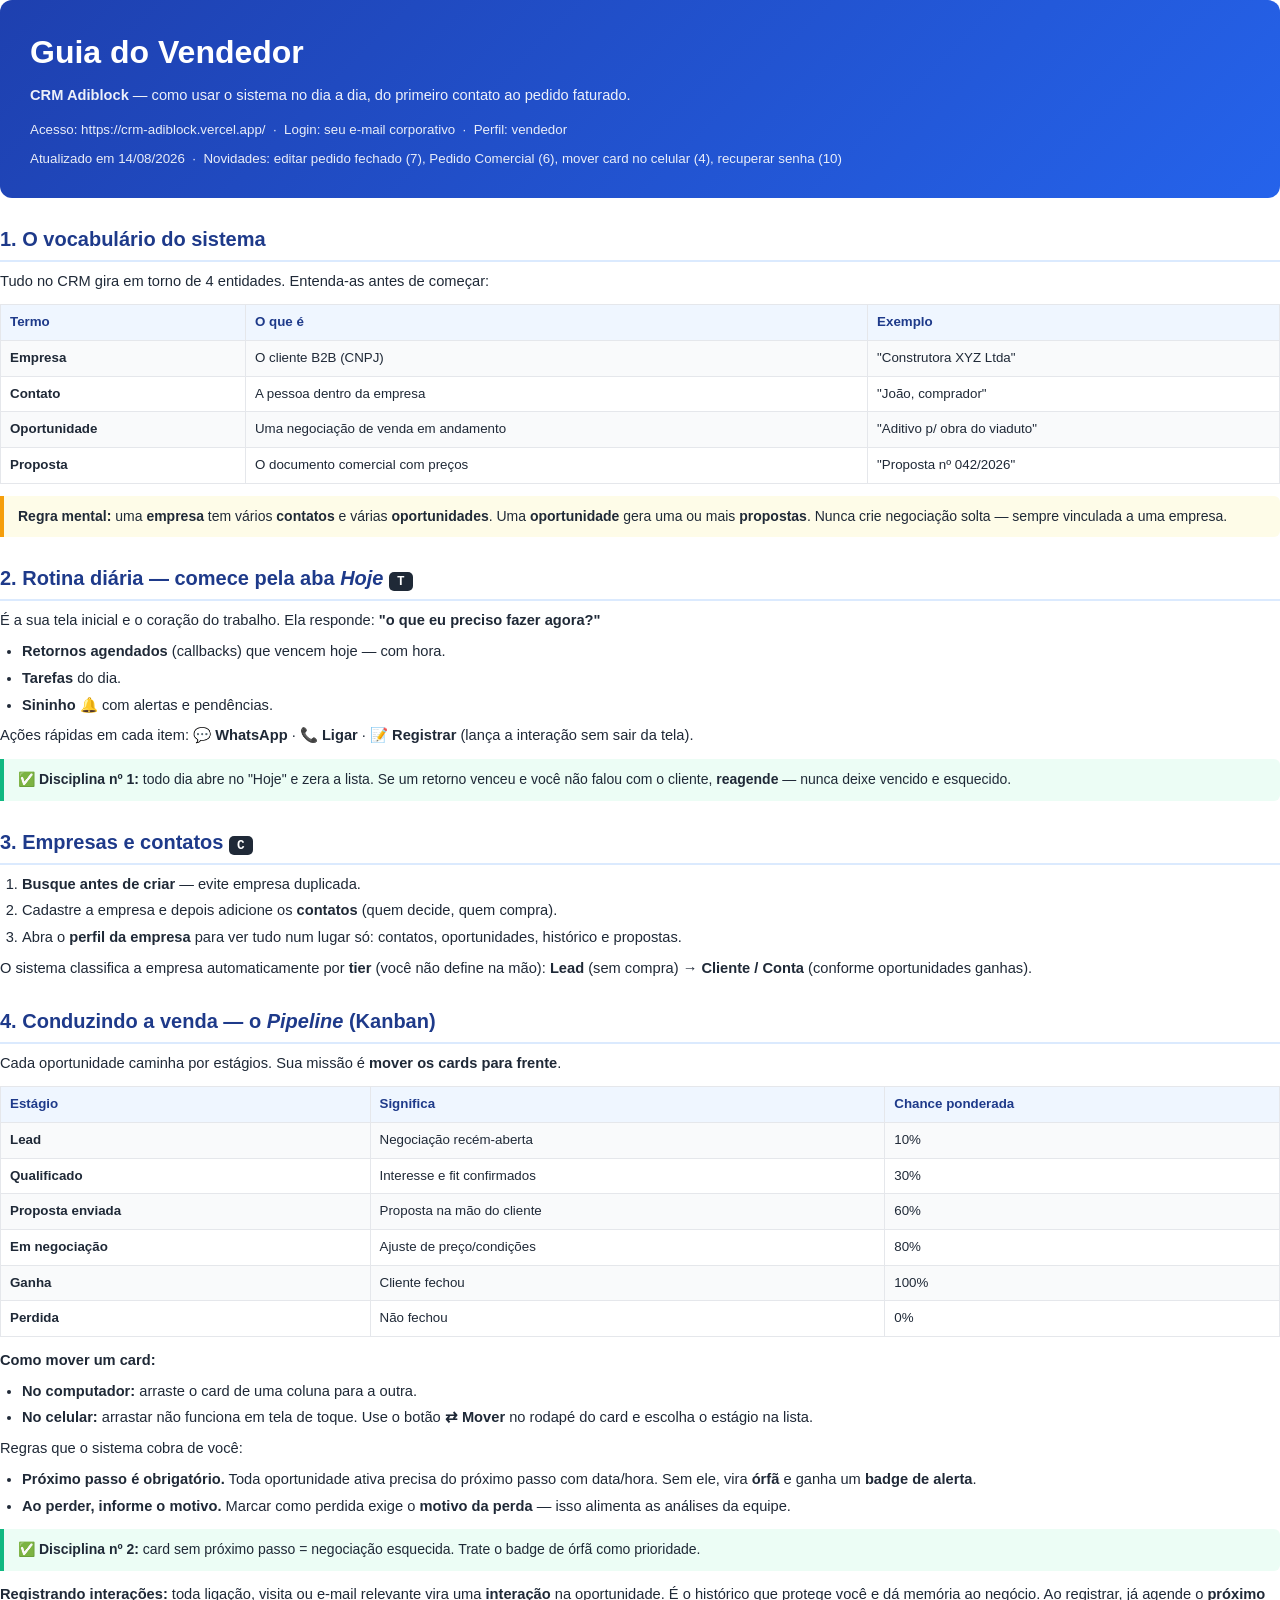
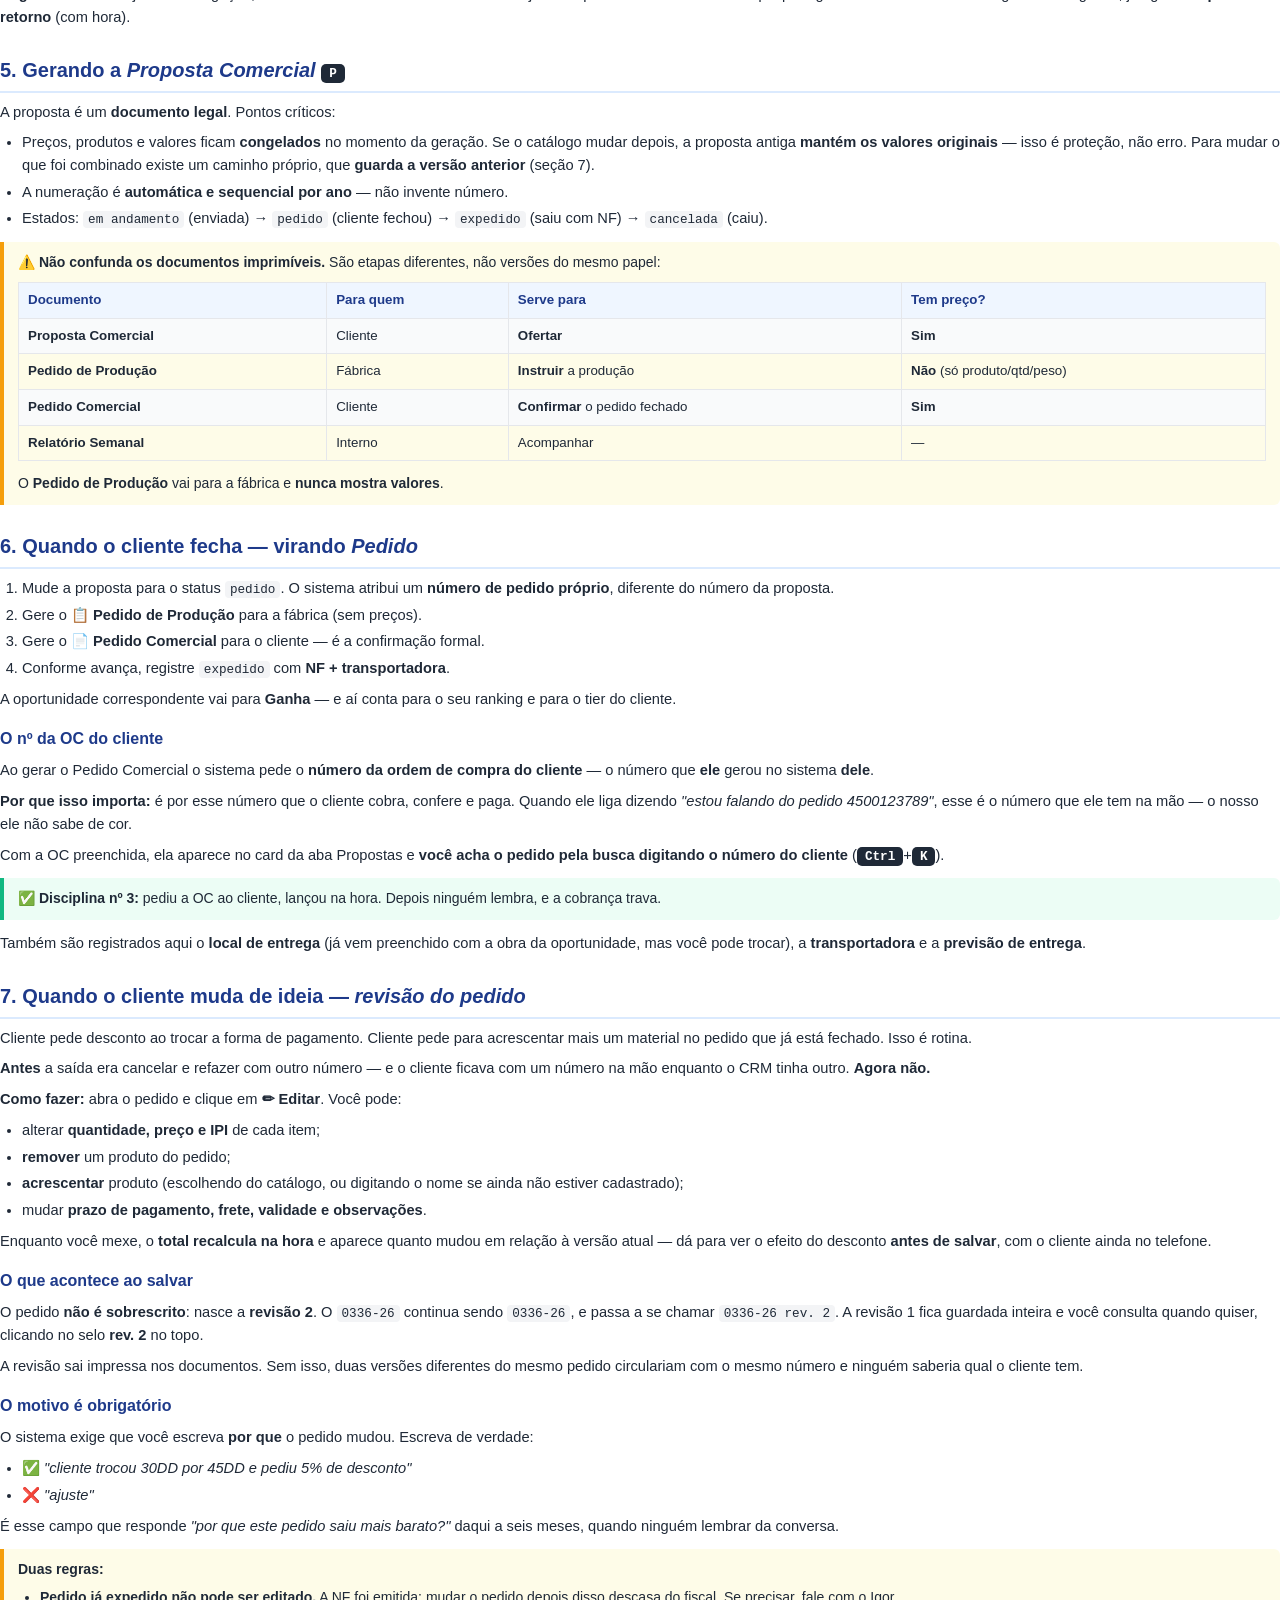
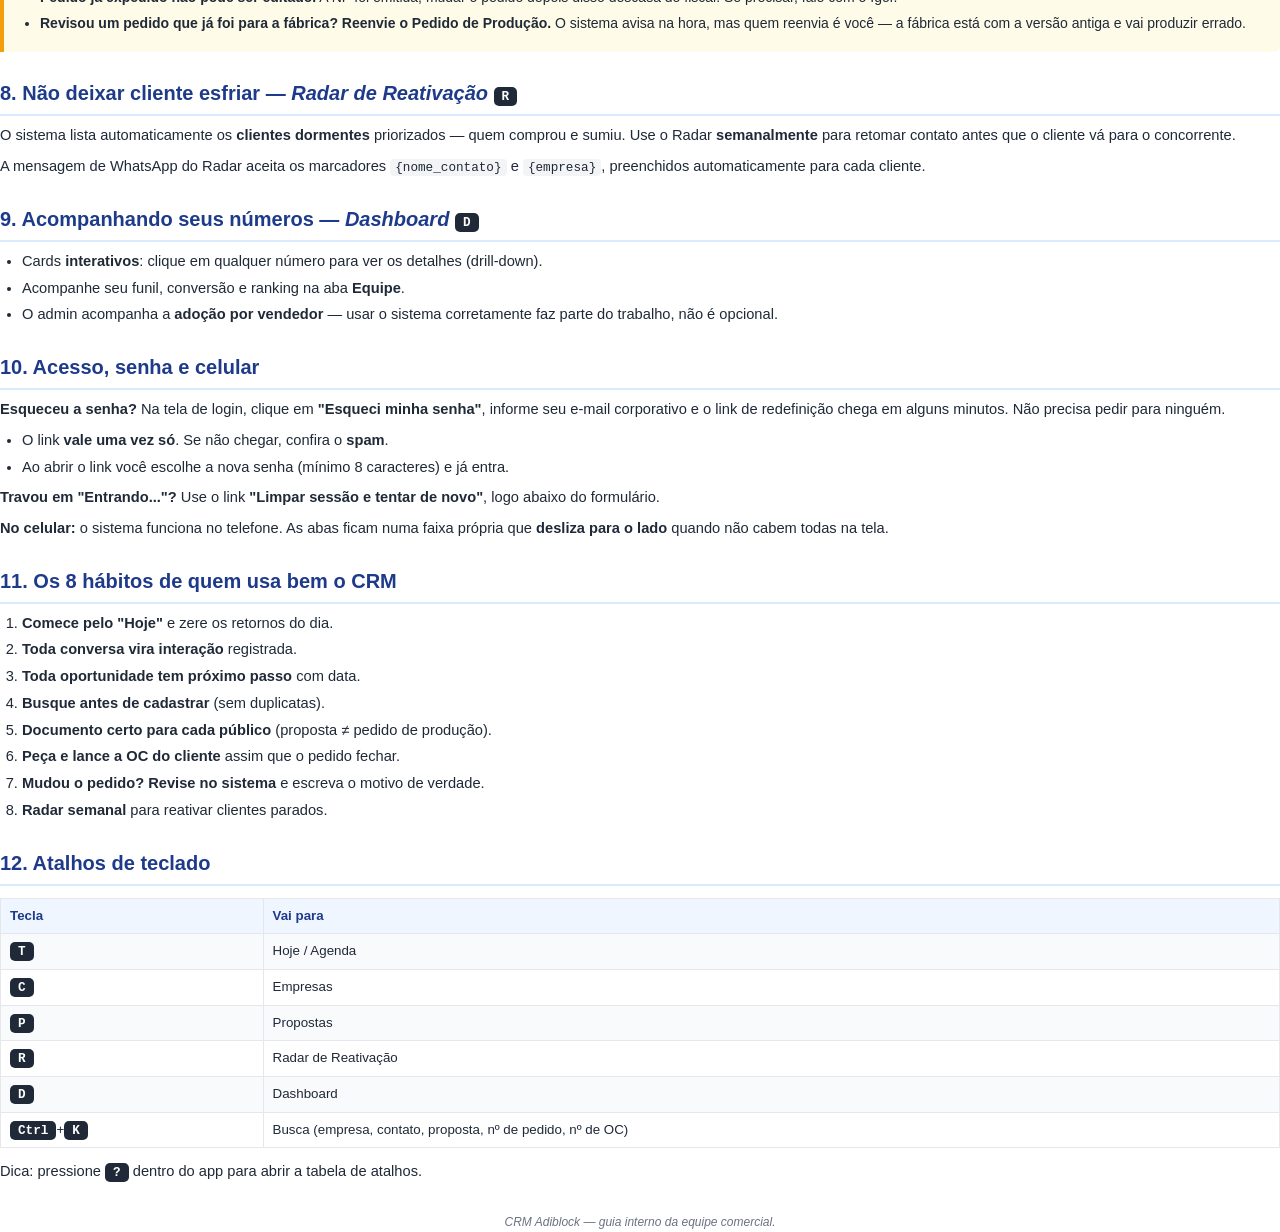
==== docs/guia-vendedor.html @ 4620cfec "docs(guia): cobre revisao de pedido, Pedido Comercial, senha e celular O guia estava untracked desde" ====
<!doctype html>
<html lang="pt-BR">
<head>
<meta charset="utf-8">
<title>Guia do Vendedor — CRM Adiblock</title>
<style>
  @page { size: A4; margin: 18mm 16mm; }
  * { box-sizing: border-box; }
  body {
    font-family: -apple-system, "Segoe UI", Roboto, Arial, sans-serif;
    color: #1f2937; font-size: 11pt; line-height: 1.55; margin: 0;
  }
  .cover {
    background: linear-gradient(135deg, #1e40af, #2563eb);
    color: #fff; padding: 28px 30px; border-radius: 12px; margin-bottom: 26px;
  }
  .cover h1 { margin: 0 0 6px; font-size: 24pt; }
  .cover p { margin: 2px 0; opacity: .92; font-size: 11pt; }
  .cover .meta { margin-top: 14px; font-size: 10pt; opacity: .9; }
  h2 {
    color: #1e3a8a; font-size: 15pt; margin: 26px 0 8px;
    padding-bottom: 5px; border-bottom: 2px solid #dbeafe;
  }
  h2 .kbd-inline { font-size: 10pt; }
  p { margin: 8px 0; }
  table {
    width: 100%; border-collapse: collapse; margin: 12px 0; font-size: 10pt;
  }
  th, td { border: 1px solid #e5e7eb; padding: 7px 9px; text-align: left; vertical-align: top; }
  th { background: #eff6ff; color: #1e3a8a; }
  tr:nth-child(even) td { background: #f9fafb; }
  blockquote {
    margin: 12px 0; padding: 10px 14px; background: #fefce8;
    border-left: 4px solid #f59e0b; border-radius: 0 6px 6px 0; font-size: 10.5pt;
  }
  blockquote.ok { background: #ecfdf5; border-left-color: #10b981; }
  ol, ul { margin: 8px 0; padding-left: 22px; }
  li { margin: 4px 0; }
  code, .kbd {
    font-family: "Consolas", monospace; background: #f3f4f6;
    padding: 1px 5px; border-radius: 4px; font-size: 9.5pt;
  }
  .kbd {
    background: #1f2937; color: #fff; font-weight: 600;
    padding: 2px 8px; border-radius: 5px;
  }
  h3 { color:#1e3a8a; font-size:12pt; margin:16px 0 4px; }
  .avoid-break { page-break-inside: avoid; }
  hr { border: none; border-top: 1px solid #e5e7eb; margin: 22px 0; }
  footer { margin-top: 30px; font-size: 9pt; color: #6b7280; text-align: center; font-style: italic; }
</style>
</head>
<body>

<div class="cover">
  <h1>Guia do Vendedor</h1>
  <p><strong>CRM Adiblock</strong> — como usar o sistema no dia a dia, do primeiro contato ao pedido faturado.</p>
  <div class="meta">
    Acesso: https://crm-adiblock.vercel.app/ &nbsp;·&nbsp; Login: seu e-mail corporativo &nbsp;·&nbsp; Perfil: vendedor
  </div>
  <div class="meta" style="margin-top:8px">
    Atualizado em 14/08/2026 &nbsp;·&nbsp; Novidades: editar pedido fechado (7), Pedido Comercial (6), mover card no celular (4), recuperar senha (10)
  </div>
</div>

<h2>1. O vocabulário do sistema</h2>
<p>Tudo no CRM gira em torno de 4 entidades. Entenda-as antes de começar:</p>
<table class="avoid-break">
  <tr><th>Termo</th><th>O que é</th><th>Exemplo</th></tr>
  <tr><td><strong>Empresa</strong></td><td>O cliente B2B (CNPJ)</td><td>"Construtora XYZ Ltda"</td></tr>
  <tr><td><strong>Contato</strong></td><td>A pessoa dentro da empresa</td><td>"João, comprador"</td></tr>
  <tr><td><strong>Oportunidade</strong></td><td>Uma negociação de venda em andamento</td><td>"Aditivo p/ obra do viaduto"</td></tr>
  <tr><td><strong>Proposta</strong></td><td>O documento comercial com preços</td><td>"Proposta nº 042/2026"</td></tr>
</table>
<blockquote><strong>Regra mental:</strong> uma <strong>empresa</strong> tem vários <strong>contatos</strong> e várias <strong>oportunidades</strong>. Uma <strong>oportunidade</strong> gera uma ou mais <strong>propostas</strong>. Nunca crie negociação solta — sempre vinculada a uma empresa.</blockquote>

<h2>2. Rotina diária — comece pela aba <em>Hoje</em> <span class="kbd-inline"><span class="kbd">T</span></span></h2>
<p>É a sua tela inicial e o coração do trabalho. Ela responde: <strong>"o que eu preciso fazer agora?"</strong></p>
<ul>
  <li><strong>Retornos agendados</strong> (callbacks) que vencem hoje — com hora.</li>
  <li><strong>Tarefas</strong> do dia.</li>
  <li><strong>Sininho 🔔</strong> com alertas e pendências.</li>
</ul>
<p>Ações rápidas em cada item: 💬 <strong>WhatsApp</strong> · 📞 <strong>Ligar</strong> · 📝 <strong>Registrar</strong> (lança a interação sem sair da tela).</p>
<blockquote class="ok"><strong>✅ Disciplina nº 1:</strong> todo dia abre no "Hoje" e zera a lista. Se um retorno venceu e você não falou com o cliente, <strong>reagende</strong> — nunca deixe vencido e esquecido.</blockquote>

<h2>3. Empresas e contatos <span class="kbd-inline"><span class="kbd">C</span></span></h2>
<ol>
  <li><strong>Busque antes de criar</strong> — evite empresa duplicada.</li>
  <li>Cadastre a empresa e depois adicione os <strong>contatos</strong> (quem decide, quem compra).</li>
  <li>Abra o <strong>perfil da empresa</strong> para ver tudo num lugar só: contatos, oportunidades, histórico e propostas.</li>
</ol>
<p>O sistema classifica a empresa automaticamente por <strong>tier</strong> (você não define na mão): <strong>Lead</strong> (sem compra) → <strong>Cliente / Conta</strong> (conforme oportunidades ganhas).</p>

<h2>4. Conduzindo a venda — o <em>Pipeline</em> (Kanban)</h2>
<p>Cada oportunidade caminha por estágios. Sua missão é <strong>mover os cards para frente</strong>.</p>
<table class="avoid-break">
  <tr><th>Estágio</th><th>Significa</th><th>Chance ponderada</th></tr>
  <tr><td><strong>Lead</strong></td><td>Negociação recém-aberta</td><td>10%</td></tr>
  <tr><td><strong>Qualificado</strong></td><td>Interesse e fit confirmados</td><td>30%</td></tr>
  <tr><td><strong>Proposta enviada</strong></td><td>Proposta na mão do cliente</td><td>60%</td></tr>
  <tr><td><strong>Em negociação</strong></td><td>Ajuste de preço/condições</td><td>80%</td></tr>
  <tr><td><strong>Ganha</strong></td><td>Cliente fechou</td><td>100%</td></tr>
  <tr><td><strong>Perdida</strong></td><td>Não fechou</td><td>0%</td></tr>
</table>
<p><strong>Como mover um card:</strong></p>
<ul>
  <li><strong>No computador:</strong> arraste o card de uma coluna para a outra.</li>
  <li><strong>No celular:</strong> arrastar não funciona em tela de toque. Use o botão <strong>⇄ Mover</strong> no rodapé do card e escolha o estágio na lista.</li>
</ul>
<p>Regras que o sistema cobra de você:</p>
<ul>
  <li><strong>Próximo passo é obrigatório.</strong> Toda oportunidade ativa precisa do próximo passo com data/hora. Sem ele, vira <strong>órfã</strong> e ganha um <strong>badge de alerta</strong>.</li>
  <li><strong>Ao perder, informe o motivo.</strong> Marcar como perdida exige o <strong>motivo da perda</strong> — isso alimenta as análises da equipe.</li>
</ul>
<blockquote class="ok"><strong>✅ Disciplina nº 2:</strong> card sem próximo passo = negociação esquecida. Trate o badge de órfã como prioridade.</blockquote>
<p><strong>Registrando interações:</strong> toda ligação, visita ou e-mail relevante vira uma <strong>interação</strong> na oportunidade. É o histórico que protege você e dá memória ao negócio. Ao registrar, já agende o <strong>próximo retorno</strong> (com hora).</p>

<h2>5. Gerando a <em>Proposta Comercial</em> <span class="kbd-inline"><span class="kbd">P</span></span></h2>
<p>A proposta é um <strong>documento legal</strong>. Pontos críticos:</p>
<ul>
  <li>Preços, produtos e valores ficam <strong>congelados</strong> no momento da geração. Se o catálogo mudar depois, a proposta antiga <strong>mantém os valores originais</strong> — isso é proteção, não erro. Para mudar o que foi combinado existe um caminho próprio, que <strong>guarda a versão anterior</strong> (seção 7).</li>
  <li>A numeração é <strong>automática e sequencial por ano</strong> — não invente número.</li>
  <li>Estados: <code>em andamento</code> (enviada) → <code>pedido</code> (cliente fechou) → <code>expedido</code> (saiu com NF) → <code>cancelada</code> (caiu).</li>
</ul>
<blockquote><strong>⚠️ Não confunda os documentos imprimíveis.</strong> São etapas diferentes, não versões do mesmo papel:
<table class="avoid-break" style="margin-top:8px">
  <tr><th>Documento</th><th>Para quem</th><th>Serve para</th><th>Tem preço?</th></tr>
  <tr><td><strong>Proposta Comercial</strong></td><td>Cliente</td><td><strong>Ofertar</strong></td><td><strong>Sim</strong></td></tr>
  <tr><td><strong>Pedido de Produção</strong></td><td>Fábrica</td><td><strong>Instruir</strong> a produção</td><td><strong>Não</strong> (só produto/qtd/peso)</td></tr>
  <tr><td><strong>Pedido Comercial</strong></td><td>Cliente</td><td><strong>Confirmar</strong> o pedido fechado</td><td><strong>Sim</strong></td></tr>
  <tr><td><strong>Relatório Semanal</strong></td><td>Interno</td><td>Acompanhar</td><td>—</td></tr>
</table>
O <strong>Pedido de Produção</strong> vai para a fábrica e <strong>nunca mostra valores</strong>.</blockquote>

<h2>6. Quando o cliente fecha — virando <em>Pedido</em></h2>
<ol>
  <li>Mude a proposta para o status <code>pedido</code>. O sistema atribui um <strong>número de pedido próprio</strong>, diferente do número da proposta.</li>
  <li>Gere o <strong>📋 Pedido de Produção</strong> para a fábrica (sem preços).</li>
  <li>Gere o <strong>📄 Pedido Comercial</strong> para o cliente — é a confirmação formal.</li>
  <li>Conforme avança, registre <code>expedido</code> com <strong>NF + transportadora</strong>.</li>
</ol>
<p>A oportunidade correspondente vai para <strong>Ganha</strong> — e aí conta para o seu ranking e para o tier do cliente.</p>

<h3>O nº da OC do cliente</h3>
<p>Ao gerar o Pedido Comercial o sistema pede o <strong>número da ordem de compra do cliente</strong> — o número que <strong>ele</strong> gerou no sistema <strong>dele</strong>.</p>
<p><strong>Por que isso importa:</strong> é por esse número que o cliente cobra, confere e paga. Quando ele liga dizendo <em>"estou falando do pedido 4500123789"</em>, esse é o número que ele tem na mão — o nosso ele não sabe de cor.</p>
<p>Com a OC preenchida, ela aparece no card da aba Propostas e <strong>você acha o pedido pela busca digitando o número do cliente</strong> (<span class="kbd">Ctrl</span>+<span class="kbd">K</span>).</p>
<blockquote class="ok"><strong>✅ Disciplina nº 3:</strong> pediu a OC ao cliente, lançou na hora. Depois ninguém lembra, e a cobrança trava.</blockquote>
<p>Também são registrados aqui o <strong>local de entrega</strong> (já vem preenchido com a obra da oportunidade, mas você pode trocar), a <strong>transportadora</strong> e a <strong>previsão de entrega</strong>.</p>

<h2>7. Quando o cliente muda de ideia — <em>revisão do pedido</em></h2>
<p>Cliente pede desconto ao trocar a forma de pagamento. Cliente pede para acrescentar mais um material no pedido que já está fechado. Isso é rotina.</p>
<p><strong>Antes</strong> a saída era cancelar e refazer com outro número — e o cliente ficava com um número na mão enquanto o CRM tinha outro. <strong>Agora não.</strong></p>
<p><strong>Como fazer:</strong> abra o pedido e clique em <strong>✏ Editar</strong>. Você pode:</p>
<ul>
  <li>alterar <strong>quantidade, preço e IPI</strong> de cada item;</li>
  <li><strong>remover</strong> um produto do pedido;</li>
  <li><strong>acrescentar</strong> produto (escolhendo do catálogo, ou digitando o nome se ainda não estiver cadastrado);</li>
  <li>mudar <strong>prazo de pagamento, frete, validade e observações</strong>.</li>
</ul>
<p>Enquanto você mexe, o <strong>total recalcula na hora</strong> e aparece quanto mudou em relação à versão atual — dá para ver o efeito do desconto <strong>antes de salvar</strong>, com o cliente ainda no telefone.</p>

<h3>O que acontece ao salvar</h3>
<p>O pedido <strong>não é sobrescrito</strong>: nasce a <strong>revisão 2</strong>. O <code>0336-26</code> continua sendo <code>0336-26</code>, e passa a se chamar <code>0336-26 rev. 2</code>. A revisão 1 fica guardada inteira e você consulta quando quiser, clicando no selo <strong>rev. 2</strong> no topo.</p>
<p>A revisão sai impressa nos documentos. Sem isso, duas versões diferentes do mesmo pedido circulariam com o mesmo número e ninguém saberia qual o cliente tem.</p>

<h3>O motivo é obrigatório</h3>
<p>O sistema exige que você escreva <strong>por que</strong> o pedido mudou. Escreva de verdade:</p>
<ul>
  <li>✅ <em>"cliente trocou 30DD por 45DD e pediu 5% de desconto"</em></li>
  <li>❌ <em>"ajuste"</em></li>
</ul>
<p>É esse campo que responde <em>"por que este pedido saiu mais barato?"</em> daqui a seis meses, quando ninguém lembrar da conversa.</p>

<blockquote><strong>Duas regras:</strong>
<ul style="margin-top:6px">
  <li><strong>Pedido já expedido não pode ser editado.</strong> A NF foi emitida; mudar o pedido depois disso descasa do fiscal. Se precisar, fale com o Igor.</li>
  <li><strong>Revisou um pedido que já foi para a fábrica? Reenvie o Pedido de Produção.</strong> O sistema avisa na hora, mas quem reenvia é você — a fábrica está com a versão antiga e vai produzir errado.</li>
</ul></blockquote>

<h2>8. Não deixar cliente esfriar — <em>Radar de Reativação</em> <span class="kbd-inline"><span class="kbd">R</span></span></h2>
<p>O sistema lista automaticamente os <strong>clientes dormentes</strong> priorizados — quem comprou e sumiu. Use o Radar <strong>semanalmente</strong> para retomar contato antes que o cliente vá para o concorrente.</p>
<p>A mensagem de WhatsApp do Radar aceita os marcadores <code>{nome_contato}</code> e <code>{empresa}</code>, preenchidos automaticamente para cada cliente.</p>

<h2>9. Acompanhando seus números — <em>Dashboard</em> <span class="kbd-inline"><span class="kbd">D</span></span></h2>
<ul>
  <li>Cards <strong>interativos</strong>: clique em qualquer número para ver os detalhes (drill-down).</li>
  <li>Acompanhe seu funil, conversão e ranking na aba <strong>Equipe</strong>.</li>
  <li>O admin acompanha a <strong>adoção por vendedor</strong> — usar o sistema corretamente faz parte do trabalho, não é opcional.</li>
</ul>

<h2>10. Acesso, senha e celular</h2>
<p><strong>Esqueceu a senha?</strong> Na tela de login, clique em <strong>"Esqueci minha senha"</strong>, informe seu e-mail corporativo e o link de redefinição chega em alguns minutos. Não precisa pedir para ninguém.</p>
<ul>
  <li>O link <strong>vale uma vez só</strong>. Se não chegar, confira o <strong>spam</strong>.</li>
  <li>Ao abrir o link você escolhe a nova senha (mínimo 8 caracteres) e já entra.</li>
</ul>
<p><strong>Travou em "Entrando..."?</strong> Use o link <strong>"Limpar sessão e tentar de novo"</strong>, logo abaixo do formulário.</p>
<p><strong>No celular:</strong> o sistema funciona no telefone. As abas ficam numa faixa própria que <strong>desliza para o lado</strong> quando não cabem todas na tela.</p>

<h2>11. Os 8 hábitos de quem usa bem o CRM</h2>
<ol>
  <li><strong>Comece pelo "Hoje"</strong> e zere os retornos do dia.</li>
  <li><strong>Toda conversa vira interação</strong> registrada.</li>
  <li><strong>Toda oportunidade tem próximo passo</strong> com data.</li>
  <li><strong>Busque antes de cadastrar</strong> (sem duplicatas).</li>
  <li><strong>Documento certo para cada público</strong> (proposta ≠ pedido de produção).</li>
  <li><strong>Peça e lance a OC do cliente</strong> assim que o pedido fechar.</li>
  <li><strong>Mudou o pedido? Revise no sistema</strong> e escreva o motivo de verdade.</li>
  <li><strong>Radar semanal</strong> para reativar clientes parados.</li>
</ol>

<h2>12. Atalhos de teclado</h2>
<table class="avoid-break">
  <tr><th>Tecla</th><th>Vai para</th></tr>
  <tr><td><span class="kbd">T</span></td><td>Hoje / Agenda</td></tr>
  <tr><td><span class="kbd">C</span></td><td>Empresas</td></tr>
  <tr><td><span class="kbd">P</span></td><td>Propostas</td></tr>
  <tr><td><span class="kbd">R</span></td><td>Radar de Reativação</td></tr>
  <tr><td><span class="kbd">D</span></td><td>Dashboard</td></tr>
  <tr><td><span class="kbd">Ctrl</span>+<span class="kbd">K</span></td><td>Busca (empresa, contato, proposta, nº de pedido, nº de OC)</td></tr>
</table>
<p>Dica: pressione <span class="kbd">?</span> dentro do app para abrir a tabela de atalhos.</p>

<footer>CRM Adiblock — guia interno da equipe comercial.</footer>

</body>
</html>
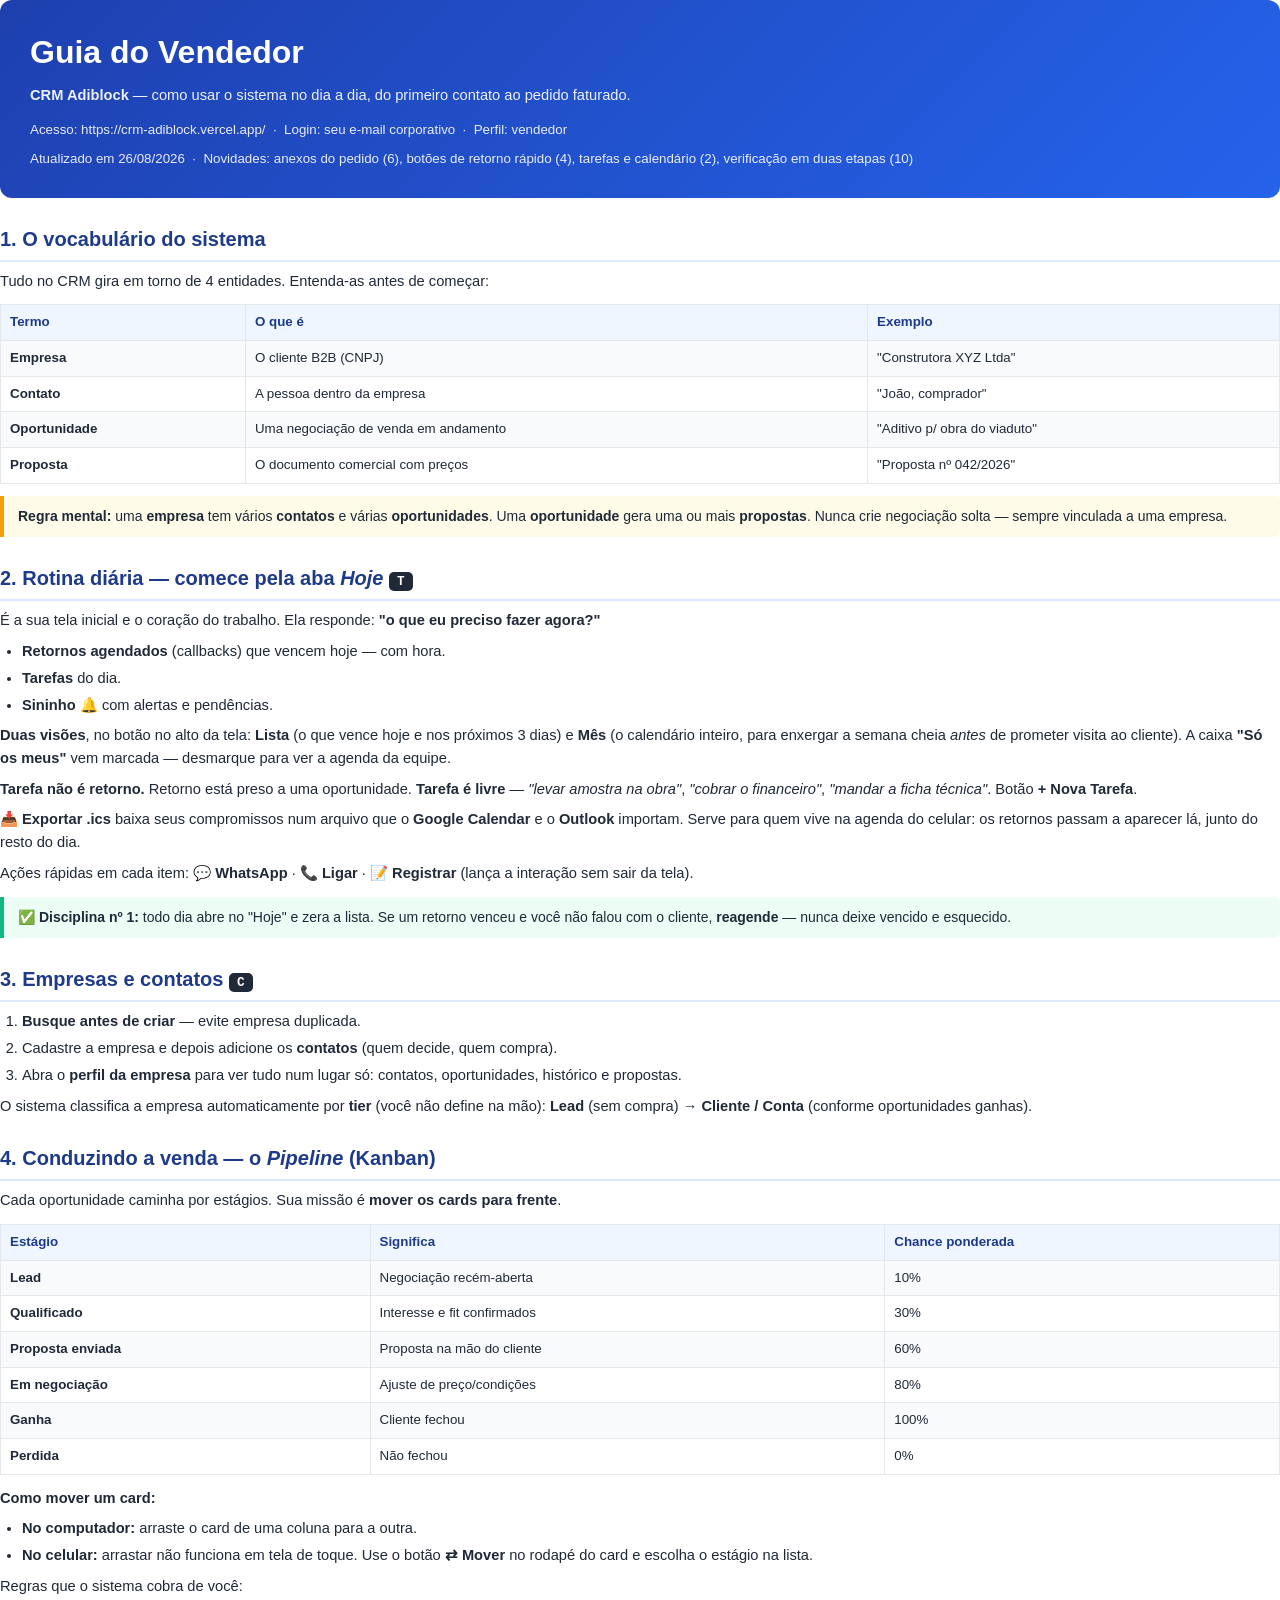
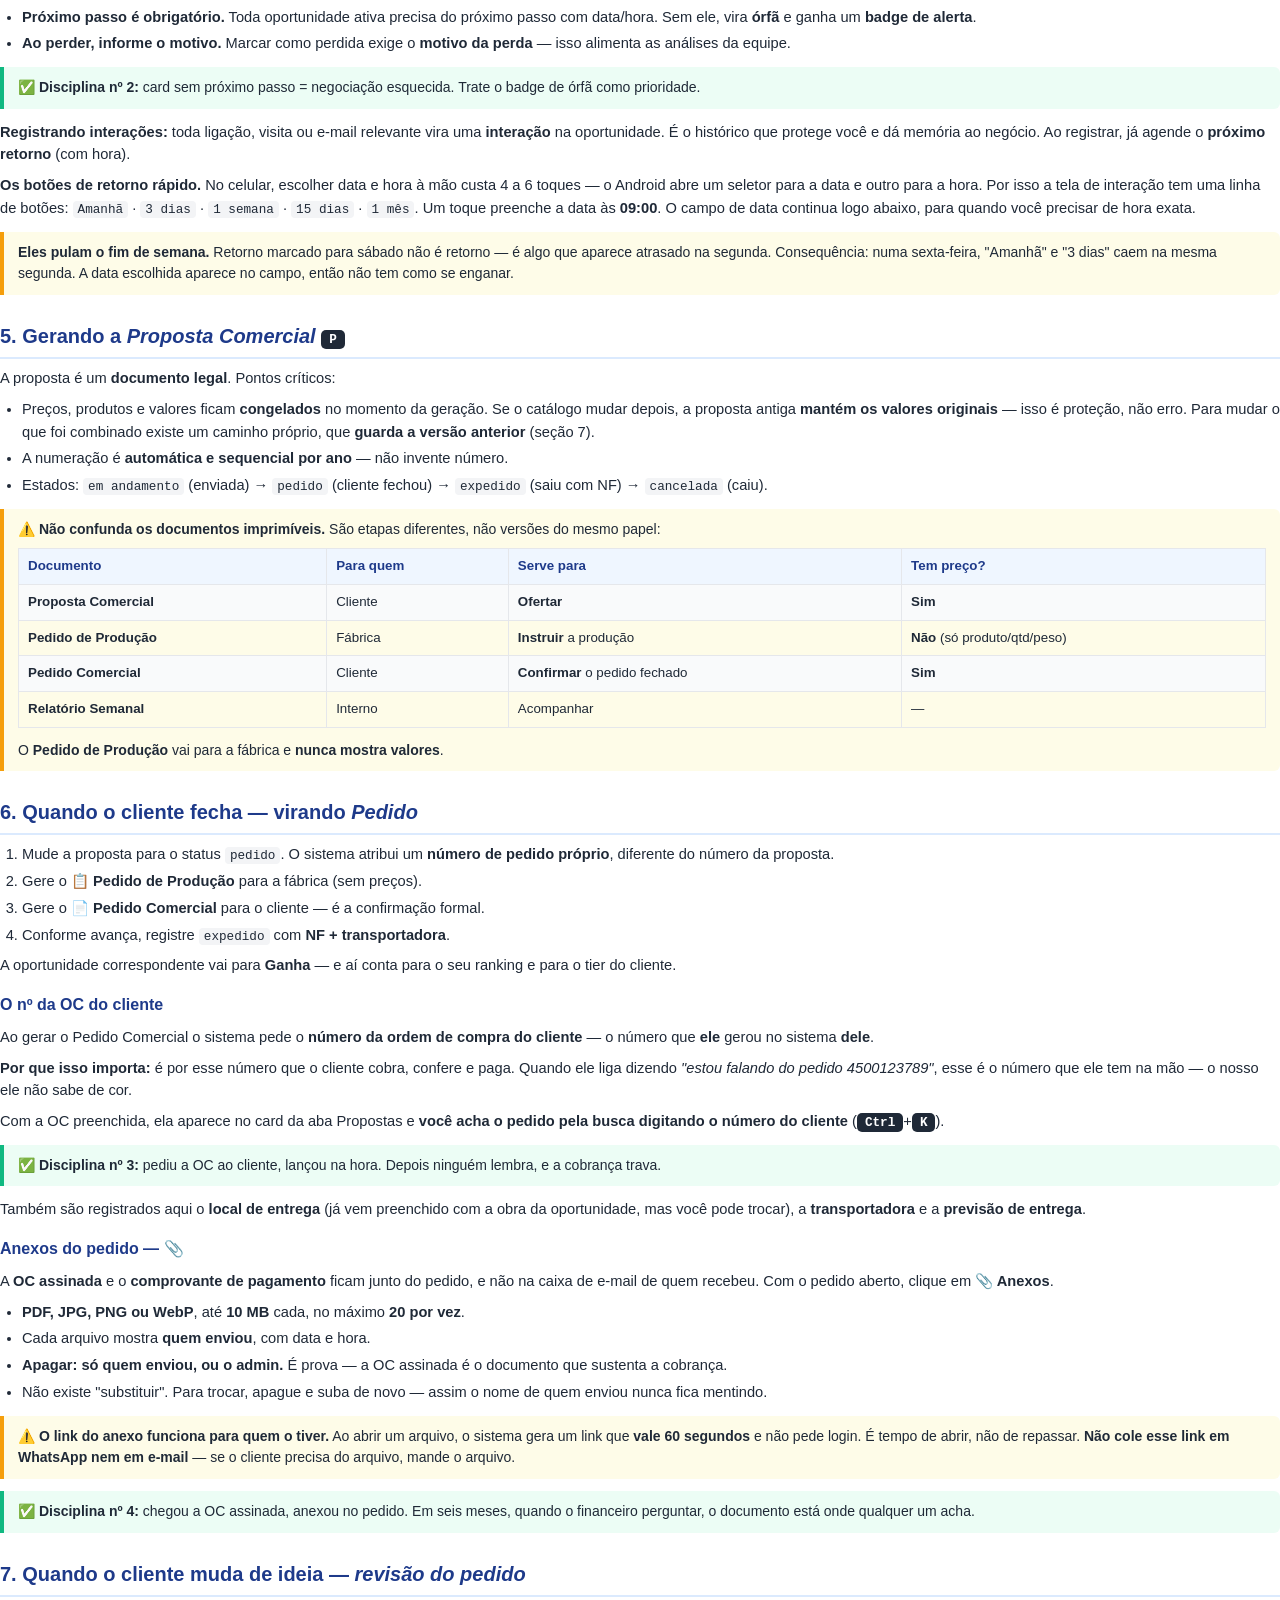
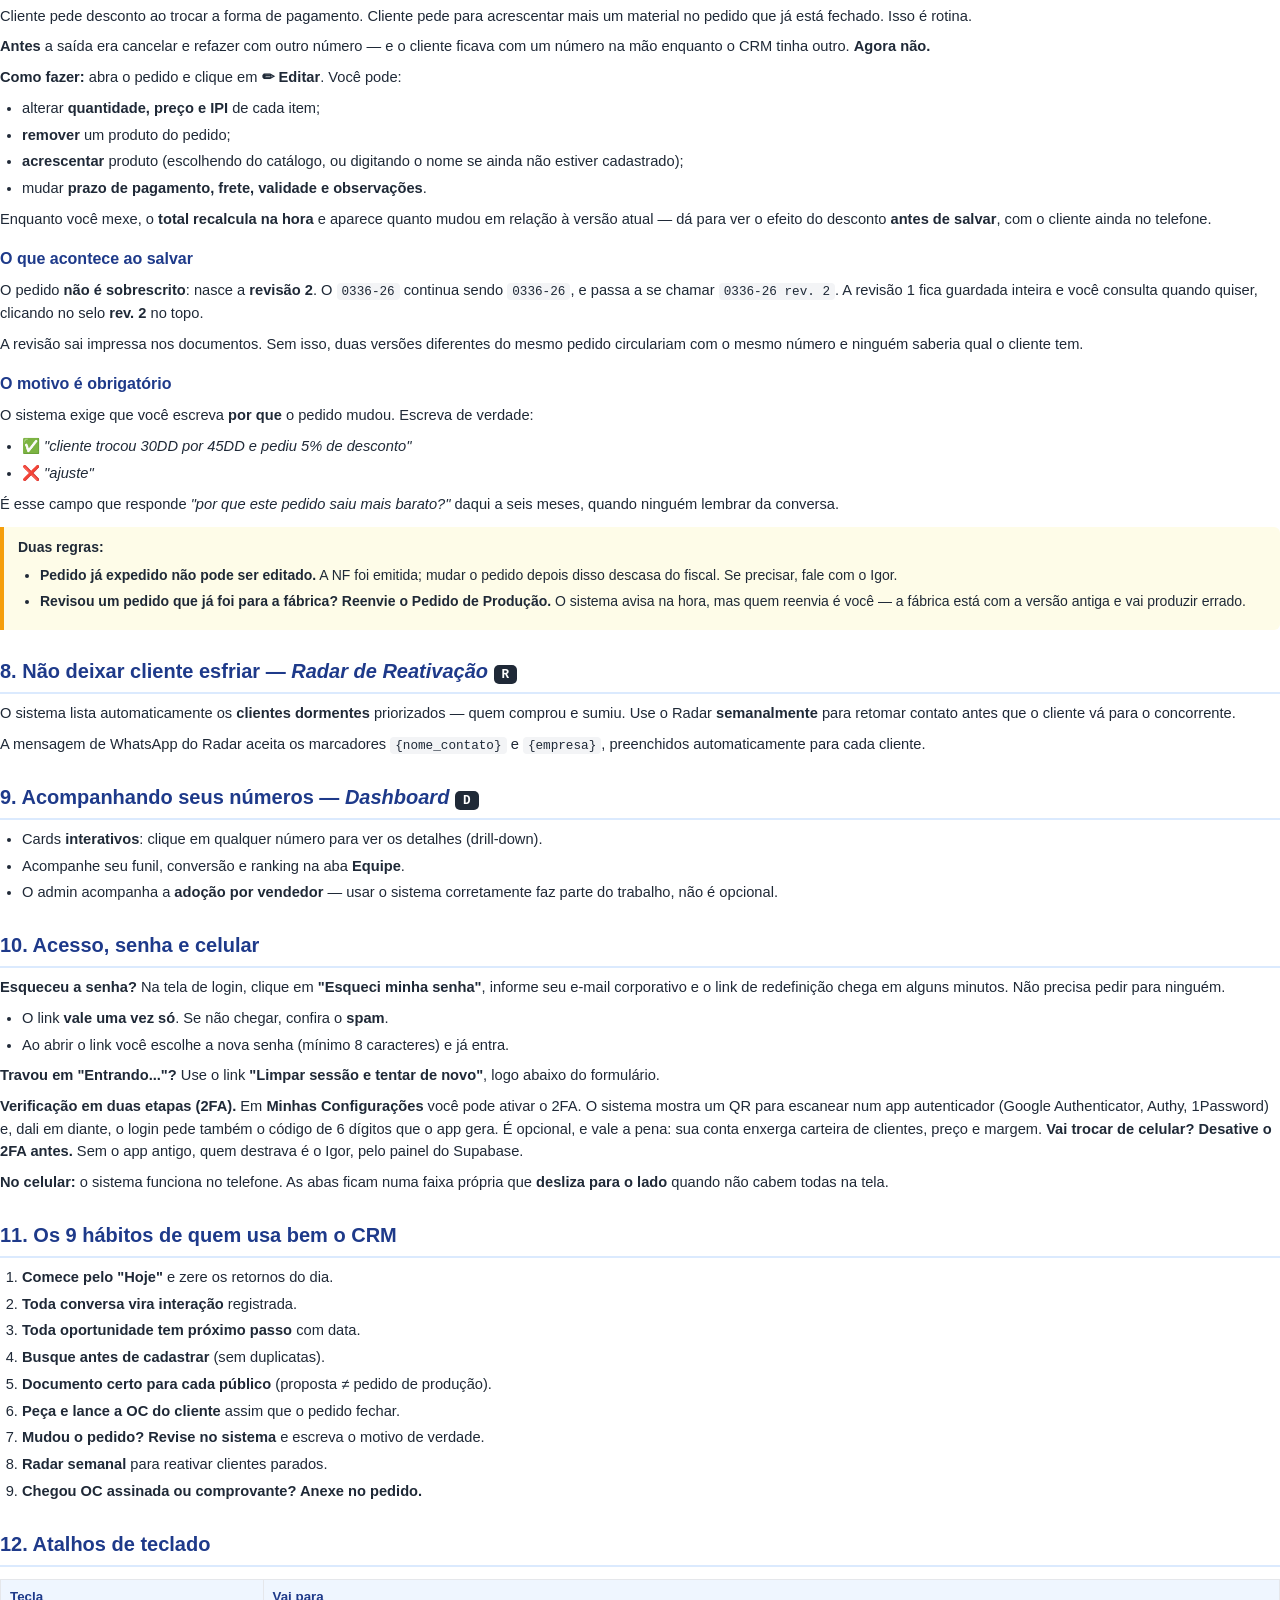
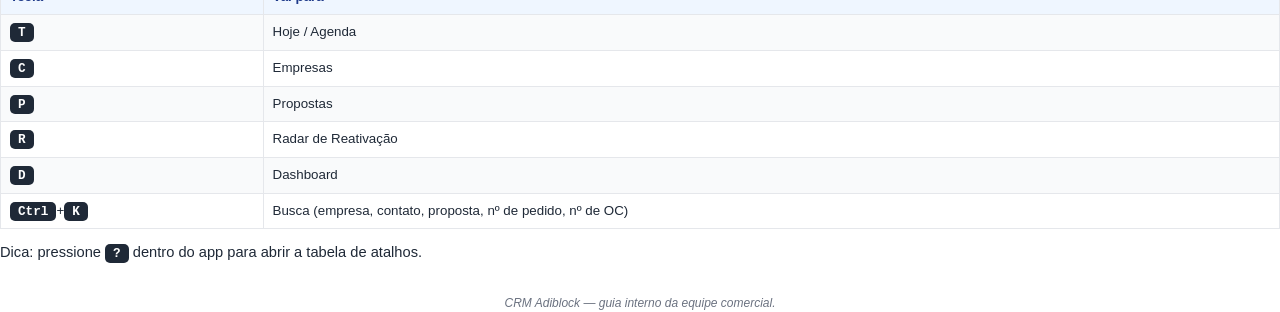
==== commit 6dff5f40: "docs: guia do vendedor atualizado e, sobretudo, alcancavel O guia estava melhor do que o CLAUDE.md d" ====
--- a/docs/guia-vendedor.html
+++ b/docs/guia-vendedor.html
@@ -59,7 +59,7 @@
     Acesso: https://crm-adiblock.vercel.app/ &nbsp;·&nbsp; Login: seu e-mail corporativo &nbsp;·&nbsp; Perfil: vendedor
   </div>
   <div class="meta" style="margin-top:8px">
-    Atualizado em 14/08/2026 &nbsp;·&nbsp; Novidades: editar pedido fechado (7), Pedido Comercial (6), mover card no celular (4), recuperar senha (10)
+    Atualizado em 26/08/2026 &nbsp;·&nbsp; Novidades: anexos do pedido (6), botões de retorno rápido (4), tarefas e calendário (2), verificação em duas etapas (10)
   </div>
 </div>
 
@@ -81,6 +81,9 @@
   <li><strong>Tarefas</strong> do dia.</li>
   <li><strong>Sininho 🔔</strong> com alertas e pendências.</li>
 </ul>
+<p><strong>Duas visões</strong>, no botão no alto da tela: <strong>Lista</strong> (o que vence hoje e nos próximos 3 dias) e <strong>Mês</strong> (o calendário inteiro, para enxergar a semana cheia <em>antes</em> de prometer visita ao cliente). A caixa <strong>"Só os meus"</strong> vem marcada — desmarque para ver a agenda da equipe.</p>
+<p><strong>Tarefa não é retorno.</strong> Retorno está preso a uma oportunidade. <strong>Tarefa é livre</strong> — <em>"levar amostra na obra"</em>, <em>"cobrar o financeiro"</em>, <em>"mandar a ficha técnica"</em>. Botão <strong>+ Nova Tarefa</strong>.</p>
+<p><strong>📥 Exportar .ics</strong> baixa seus compromissos num arquivo que o <strong>Google Calendar</strong> e o <strong>Outlook</strong> importam. Serve para quem vive na agenda do celular: os retornos passam a aparecer lá, junto do resto do dia.</p>
 <p>Ações rápidas em cada item: 💬 <strong>WhatsApp</strong> · 📞 <strong>Ligar</strong> · 📝 <strong>Registrar</strong> (lança a interação sem sair da tela).</p>
 <blockquote class="ok"><strong>✅ Disciplina nº 1:</strong> todo dia abre no "Hoje" e zera a lista. Se um retorno venceu e você não falou com o cliente, <strong>reagende</strong> — nunca deixe vencido e esquecido.</blockquote>
 
@@ -115,6 +118,8 @@
 </ul>
 <blockquote class="ok"><strong>✅ Disciplina nº 2:</strong> card sem próximo passo = negociação esquecida. Trate o badge de órfã como prioridade.</blockquote>
 <p><strong>Registrando interações:</strong> toda ligação, visita ou e-mail relevante vira uma <strong>interação</strong> na oportunidade. É o histórico que protege você e dá memória ao negócio. Ao registrar, já agende o <strong>próximo retorno</strong> (com hora).</p>
+<p><strong>Os botões de retorno rápido.</strong> No celular, escolher data e hora à mão custa 4 a 6 toques — o Android abre um seletor para a data e outro para a hora. Por isso a tela de interação tem uma linha de botões: <code>Amanhã</code> · <code>3 dias</code> · <code>1 semana</code> · <code>15 dias</code> · <code>1 mês</code>. Um toque preenche a data às <strong>09:00</strong>. O campo de data continua logo abaixo, para quando você precisar de hora exata.</p>
+<blockquote><strong>Eles pulam o fim de semana.</strong> Retorno marcado para sábado não é retorno — é algo que aparece atrasado na segunda. Consequência: numa sexta-feira, "Amanhã" e "3 dias" caem na mesma segunda. A data escolhida aparece no campo, então não tem como se enganar.</blockquote>
 
 <h2>5. Gerando a <em>Proposta Comercial</em> <span class="kbd-inline"><span class="kbd">P</span></span></h2>
 <p>A proposta é um <strong>documento legal</strong>. Pontos críticos:</p>
@@ -149,6 +154,17 @@
 <blockquote class="ok"><strong>✅ Disciplina nº 3:</strong> pediu a OC ao cliente, lançou na hora. Depois ninguém lembra, e a cobrança trava.</blockquote>
 <p>Também são registrados aqui o <strong>local de entrega</strong> (já vem preenchido com a obra da oportunidade, mas você pode trocar), a <strong>transportadora</strong> e a <strong>previsão de entrega</strong>.</p>
 
+<h3>Anexos do pedido — 📎</h3>
+<p>A <strong>OC assinada</strong> e o <strong>comprovante de pagamento</strong> ficam junto do pedido, e não na caixa de e-mail de quem recebeu. Com o pedido aberto, clique em <strong>📎 Anexos</strong>.</p>
+<ul>
+  <li><strong>PDF, JPG, PNG ou WebP</strong>, até <strong>10 MB</strong> cada, no máximo <strong>20 por vez</strong>.</li>
+  <li>Cada arquivo mostra <strong>quem enviou</strong>, com data e hora.</li>
+  <li><strong>Apagar: só quem enviou, ou o admin.</strong> É prova — a OC assinada é o documento que sustenta a cobrança.</li>
+  <li>Não existe "substituir". Para trocar, apague e suba de novo — assim o nome de quem enviou nunca fica mentindo.</li>
+</ul>
+<blockquote><strong>⚠️ O link do anexo funciona para quem o tiver.</strong> Ao abrir um arquivo, o sistema gera um link que <strong>vale 60 segundos</strong> e não pede login. É tempo de abrir, não de repassar. <strong>Não cole esse link em WhatsApp nem em e-mail</strong> — se o cliente precisa do arquivo, mande o arquivo.</blockquote>
+<blockquote class="ok"><strong>✅ Disciplina nº 4:</strong> chegou a OC assinada, anexou no pedido. Em seis meses, quando o financeiro perguntar, o documento está onde qualquer um acha.</blockquote>
+
 <h2>7. Quando o cliente muda de ideia — <em>revisão do pedido</em></h2>
 <p>Cliente pede desconto ao trocar a forma de pagamento. Cliente pede para acrescentar mais um material no pedido que já está fechado. Isso é rotina.</p>
 <p><strong>Antes</strong> a saída era cancelar e refazer com outro número — e o cliente ficava com um número na mão enquanto o CRM tinha outro. <strong>Agora não.</strong></p>
@@ -197,9 +213,10 @@
   <li>Ao abrir o link você escolhe a nova senha (mínimo 8 caracteres) e já entra.</li>
 </ul>
 <p><strong>Travou em "Entrando..."?</strong> Use o link <strong>"Limpar sessão e tentar de novo"</strong>, logo abaixo do formulário.</p>
+<p><strong>Verificação em duas etapas (2FA).</strong> Em <strong>Minhas Configurações</strong> você pode ativar o 2FA. O sistema mostra um QR para escanear num app autenticador (Google Authenticator, Authy, 1Password) e, dali em diante, o login pede também o código de 6 dígitos que o app gera. É opcional, e vale a pena: sua conta enxerga carteira de clientes, preço e margem. <strong>Vai trocar de celular? Desative o 2FA antes.</strong> Sem o app antigo, quem destrava é o Igor, pelo painel do Supabase.</p>
 <p><strong>No celular:</strong> o sistema funciona no telefone. As abas ficam numa faixa própria que <strong>desliza para o lado</strong> quando não cabem todas na tela.</p>
 
-<h2>11. Os 8 hábitos de quem usa bem o CRM</h2>
+<h2>11. Os 9 hábitos de quem usa bem o CRM</h2>
 <ol>
   <li><strong>Comece pelo "Hoje"</strong> e zere os retornos do dia.</li>
   <li><strong>Toda conversa vira interação</strong> registrada.</li>
@@ -209,6 +226,7 @@
   <li><strong>Peça e lance a OC do cliente</strong> assim que o pedido fechar.</li>
   <li><strong>Mudou o pedido? Revise no sistema</strong> e escreva o motivo de verdade.</li>
   <li><strong>Radar semanal</strong> para reativar clientes parados.</li>
+  <li><strong>Chegou OC assinada ou comprovante? Anexe no pedido.</strong></li>
 </ol>
 
 <h2>12. Atalhos de teclado</h2>
